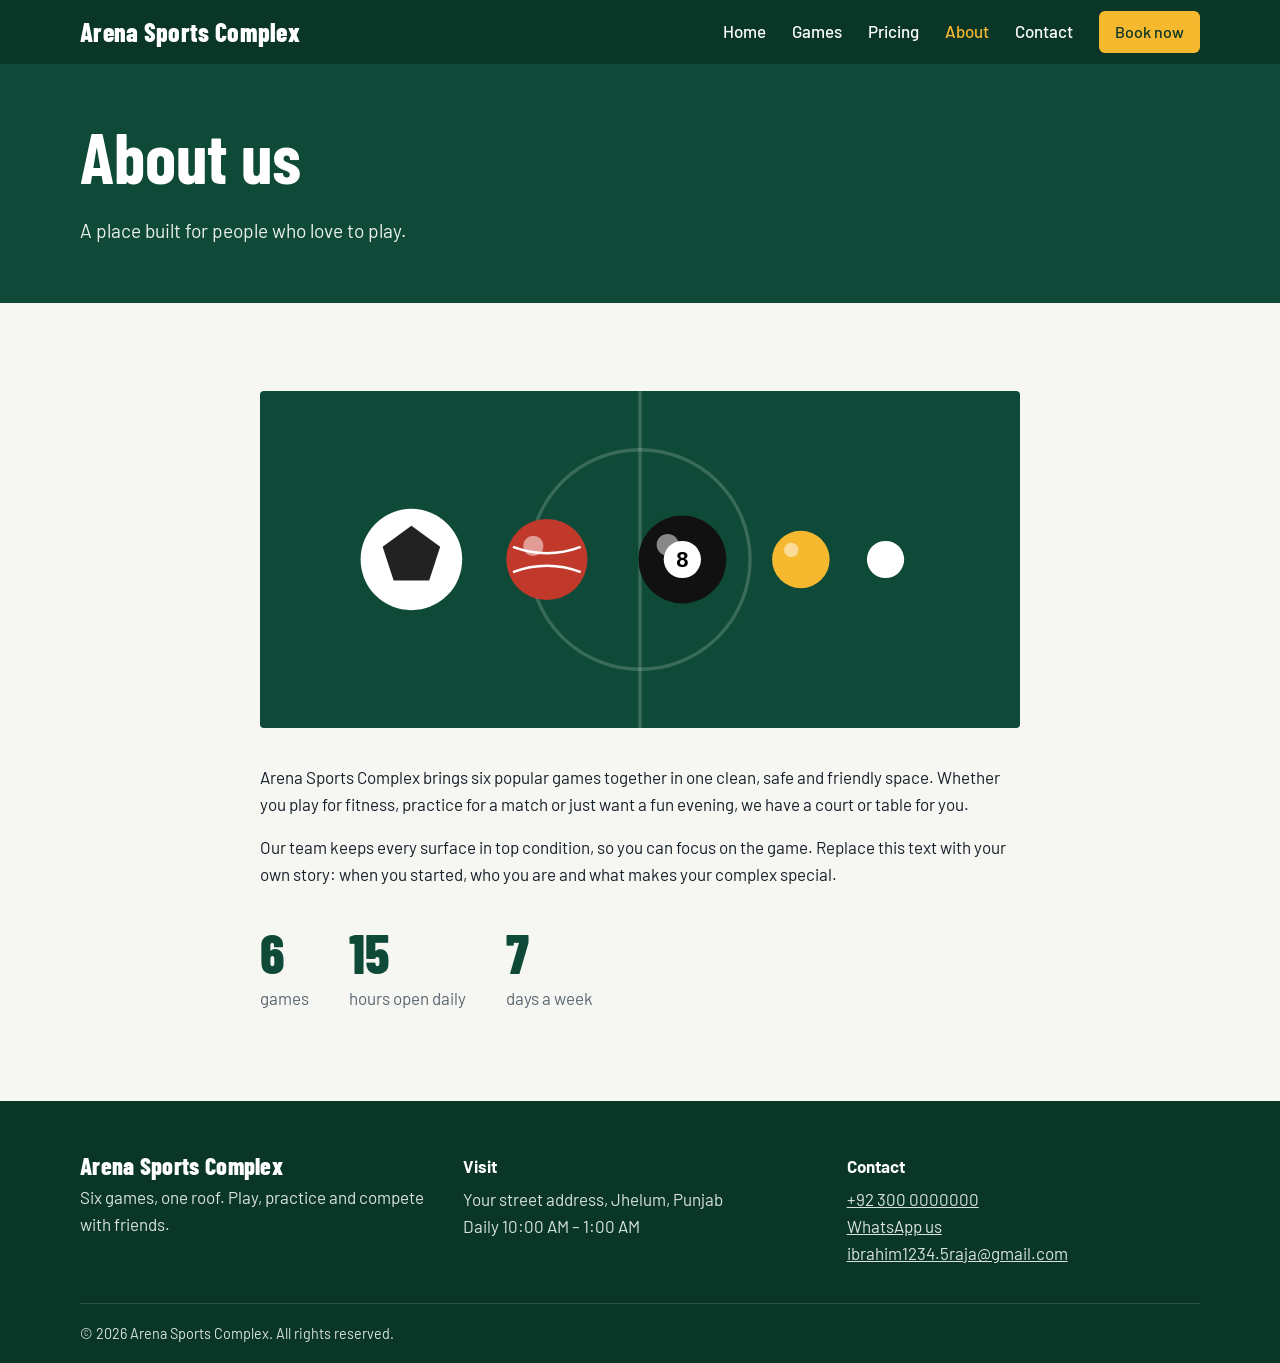
==== about.html @ eebd4ef5 "Initial website" ====
<!DOCTYPE html><html lang="en"><head><meta charset="utf-8"><meta name="viewport" content="width=device-width,initial-scale=1">
<title>About | Arena Sports Complex</title><meta name="description" content="About our sports complex and what we offer.">
<link rel="preconnect" href="https://fonts.googleapis.com"><link rel="preconnect" href="https://fonts.gstatic.com" crossorigin>
<link href="https://fonts.googleapis.com/css2?family=Barlow+Condensed:wght@600;700;800&family=Barlow:wght@400;500;600&display=swap" rel="stylesheet">
<link rel="stylesheet" href="css/style.css"></head><body>
<header class="hd"><div class="wrap bar"><a class="logo" href="index.html">Arena Sports Complex</a>
<button class="burger" aria-label="Menu" aria-expanded="false"><span></span><span></span></button>
<nav class="nav"><a href="index.html">Home</a><a href="games.html">Games</a><a href="pricing.html">Pricing</a><a href="about.html" aria-current="page">About</a><a href="contact.html">Contact</a><a class="btn sm" href="https://wa.me/923000000000">Book now</a></nav></div></header>
<main>
<section class="ph"><div class="wrap"><h1>About us</h1><p class="lead">A place built for people who love to play.</p></div></section>
<section class="sec"><div class="wrap narrow"><img class="wide" src="images/about.svg" alt="Inside our sports complex" loading="lazy" onerror="this.remove()"><p>Arena Sports Complex brings six popular games together in one clean, safe and friendly space. Whether you play for fitness, practice for a match or just want a fun evening, we have a court or table for you.</p>
<p>Our team keeps every surface in top condition, so you can focus on the game. Replace this text with your own story: when you started, who you are and what makes your complex special.</p>
<div class="stats"><div><b>6</b><span>games</span></div><div><b>15</b><span>hours open daily</span></div><div><b>7</b><span>days a week</span></div></div></div></section></main>
<footer class="ft"><div class="wrap grid3"><div><b class="logo">Arena Sports Complex</b><p>Six games, one roof. Play, practice and compete with friends.</p></div>
<div><b>Visit</b><p>Your street address, Jhelum, Punjab<br>Daily 10:00 AM – 1:00 AM</p></div><div><b>Contact</b><p><a href="tel:+923000000000">+92 300 0000000</a><br><a href="https://wa.me/923000000000">WhatsApp us</a><br><a href="mailto:ibrahim1234.5raja@gmail.com">ibrahim1234.5raja@gmail.com</a></p></div></div>
<div class="wrap copy">© <span id="yr">2026</span> Arena Sports Complex. All rights reserved.</div></footer><script src="js/main.js"></script></body></html>
---- css/style.css ----
:root{--g:#0E4A37;--g2:#0A3628;--ch:#F6F7F2;--ink:#16202A;--am:#F5B82E;--mut:#5B6770;--ln:#DDE2DA}
*{box-sizing:border-box;margin:0}html{scroll-behavior:smooth}
body{font:400 17px/1.6 Barlow,system-ui,sans-serif;color:var(--ink);background:var(--ch)}
h1,h2,h3,.logo{font-family:"Barlow Condensed",sans-serif;line-height:1.05}
a{color:inherit}.wrap{width:min(1120px,100% - 40px);margin:auto}.narrow{max-width:760px}
:focus-visible{outline:3px solid var(--am);outline-offset:3px}
.hd{position:sticky;top:0;z-index:9;background:var(--g2);color:#fff}
.bar{display:flex;align-items:center;justify-content:space-between;height:64px}
.logo{font-size:1.6rem;font-weight:800;text-decoration:none;letter-spacing:.3px}
.nav{display:flex;align-items:center;gap:26px}.nav a{text-decoration:none;font-weight:500}
.nav a:not(.btn):hover,.nav a[aria-current]{color:var(--am)}
.btn{display:inline-block;background:var(--am);color:var(--g2);font-weight:600;padding:13px 26px;border-radius:6px;border:0;text-decoration:none;cursor:pointer;font-size:1rem;font-family:inherit}
.btn:hover{background:#ffc94d}.btn.sm{padding:8px 16px}.btn.ghost{background:none;color:#fff;border:2px solid #fff}.btn.ghost:hover{background:#ffffff22}
.burger{display:none;background:none;border:0;width:44px;height:44px;cursor:pointer}
.burger span{display:block;height:3px;background:#fff;margin:6px 8px}
.hero{position:relative;overflow:hidden;background:linear-gradient(#0a362866,#0a362866),url(../images/hero.svg) center/cover,var(--g);color:#fff;padding:clamp(64px,12vw,140px) 0}
.lines{display:none;position:absolute;inset:0;background:radial-gradient(circle at 88% 50%,transparent 0 118px,#ffffff2b 118px 122px,transparent 122px),linear-gradient(90deg,transparent calc(88% - 2px),#ffffff2b calc(88% - 2px) calc(88% + 2px),transparent calc(88% + 2px)),linear-gradient(#ffffff2b 3px,transparent 3px) 0 12% /100% 76% no-repeat}
.hero .wrap{position:relative}
.hero h1{font-size:clamp(3rem,9vw,6.4rem);font-weight:800;max-width:11ch;animation:in .8s ease both}
@keyframes in{from{opacity:0;transform:translateY(24px)}}
.lead{font-size:1.2rem;max-width:52ch;margin:22px 0 30px;opacity:.92}.row{display:flex;gap:14px;flex-wrap:wrap}
.sec{padding:clamp(48px,8vw,88px) 0}.alt{background:#fff}h2{font-size:clamp(2rem,5vw,3rem);margin-bottom:28px}
.cards{display:grid;grid-template-columns:repeat(auto-fit,minmax(280px,1fr));gap:22px}
.card{background:#fff;border:1px solid var(--ln);border-left:6px solid var(--g);border-radius:4px;padding:26px}
.card:hover{border-left-color:var(--am)}.ico{font-size:2rem}.card h3{font-size:1.7rem;margin:8px 0}
.card p{color:var(--mut)}.card small{display:inline-block;margin-top:12px;font-weight:600;color:var(--g)}
.grid3{display:grid;grid-template-columns:repeat(auto-fit,minmax(240px,1fr));gap:30px}.why h3{font-size:1.6rem;margin-bottom:6px}
.cta{background:var(--g2);color:#fff;text-align:center;padding:72px 0}.cta p{margin-bottom:24px}
.ph{background:var(--g);color:#fff;padding:56px 0 16px}.ph h1{font-size:clamp(2.6rem,7vw,4.4rem)}.ph .lead{margin-bottom:40px}
.note{color:var(--mut);font-size:.95rem;margin:22px 0}.narrow p{margin-bottom:16px}
.scroll{overflow-x:auto}table{width:100%;border-collapse:collapse;background:#fff}
th,td{text-align:left;padding:16px 18px;border-bottom:1px solid var(--ln)}th{background:var(--g2);color:#fff}td:last-child{font-weight:600}
.stats{display:flex;gap:40px;flex-wrap:wrap;margin-top:32px}.stats b{display:block;font:800 3.4rem "Barlow Condensed";color:var(--g)}.stats span{color:var(--mut)}
.grid2{display:grid;grid-template-columns:repeat(auto-fit,minmax(300px,1fr));gap:48px}
form{display:grid;gap:16px}label{display:grid;gap:6px;font-weight:600}
input,select{font:inherit;padding:12px;border:1px solid #b9c2b6;border-radius:6px;background:#fff}
.info h3{font-size:1.5rem;margin-top:18px}
.ft{background:var(--g2);color:#d8e3dc;padding-top:52px}.ft b{color:#fff;display:block;margin-bottom:6px}.ft .logo{font-size:1.5rem}
.copy{border-top:1px solid #ffffff22;margin-top:36px;padding:18px 0;font-size:.9rem}
@media(max-width:820px){.burger{display:block}
.nav{display:none;position:absolute;top:64px;left:0;right:0;flex-direction:column;align-items:stretch;gap:0;background:var(--g2);padding:8px 20px 20px}
.nav.open{display:flex}.nav a{padding:12px 0}.nav .btn{text-align:center;margin-top:8px}}
@media(prefers-reduced-motion:reduce){*{animation:none!important;scroll-behavior:auto}}
.card{overflow:hidden}.card img{display:block;width:calc(100% + 52px);height:180px;object-fit:cover;margin:-26px -26px 18px}.wide{width:100%;height:auto;max-height:380px;object-fit:cover;border-radius:4px;margin-bottom:28px}
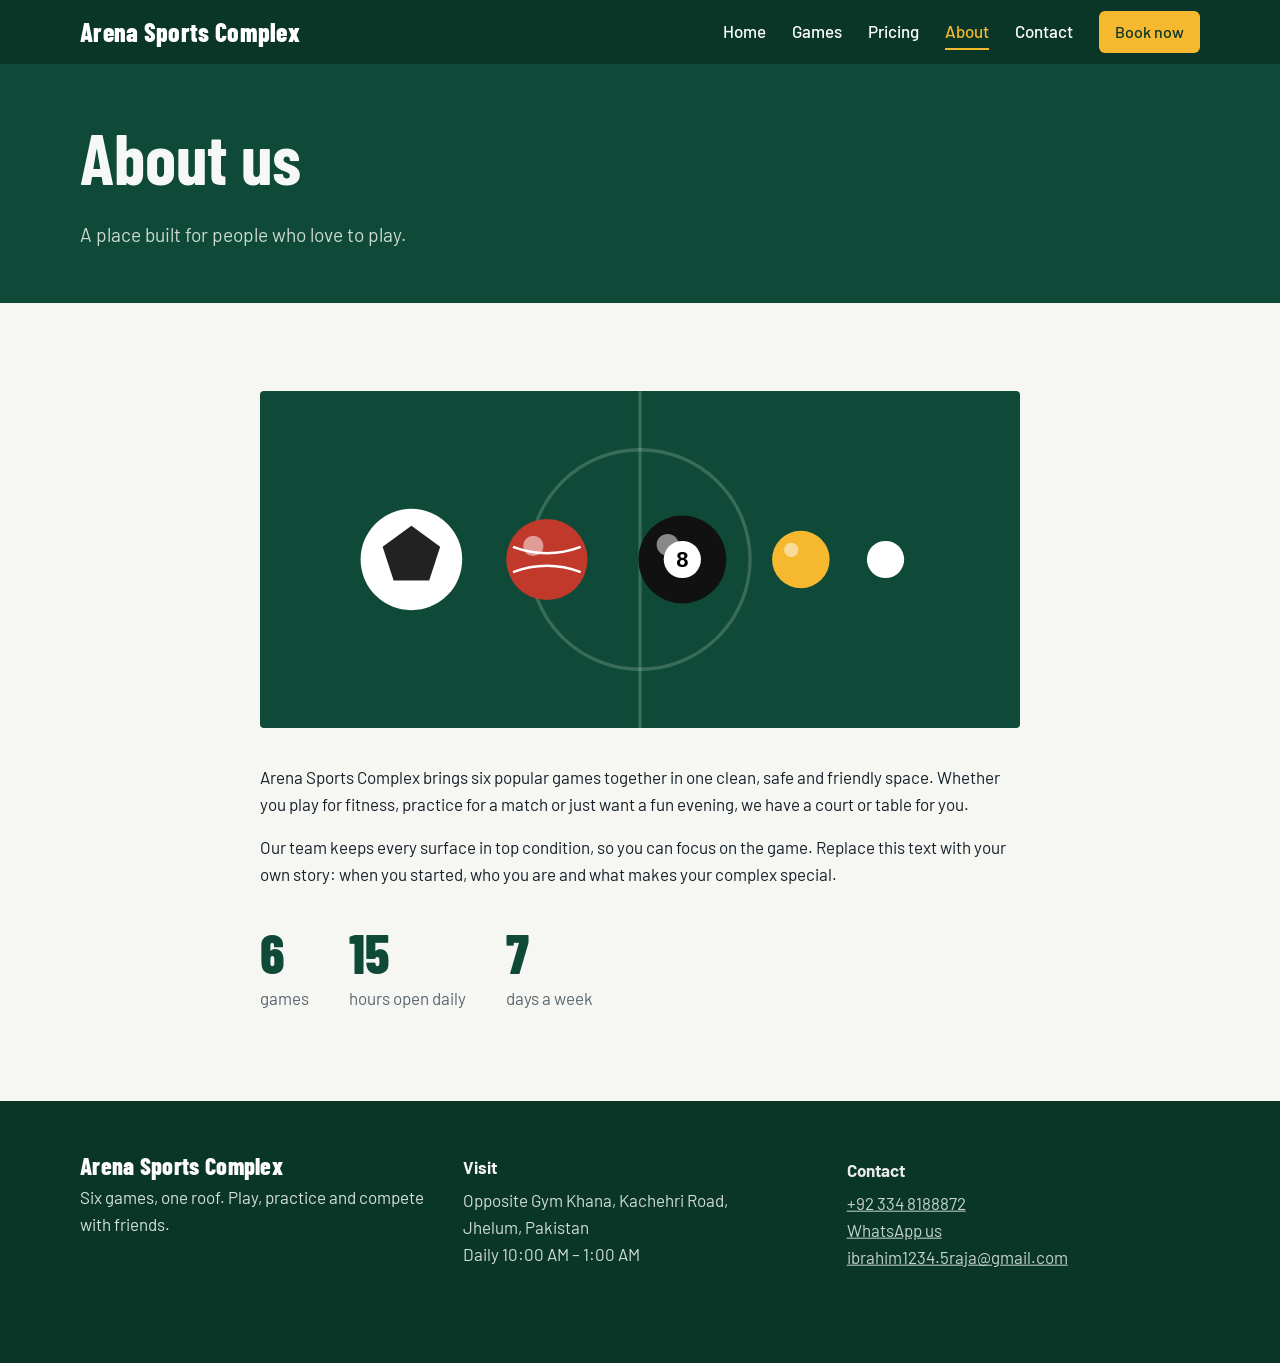
==== commit 99e793ba: "Update website" ====
--- a/about.html
+++ b/about.html
@@ -2,15 +2,16 @@
 <title>About | Arena Sports Complex</title><meta name="description" content="About our sports complex and what we offer.">
 <link rel="preconnect" href="https://fonts.googleapis.com"><link rel="preconnect" href="https://fonts.gstatic.com" crossorigin>
 <link href="https://fonts.googleapis.com/css2?family=Barlow+Condensed:wght@600;700;800&family=Barlow:wght@400;500;600&display=swap" rel="stylesheet">
-<link rel="stylesheet" href="css/style.css"></head><body>
+<link rel="stylesheet" href="css/style.css"><script>if(!matchMedia('(prefers-reduced-motion:reduce)').matches)document.documentElement.className='anim'</script></head><body>
 <header class="hd"><div class="wrap bar"><a class="logo" href="index.html">Arena Sports Complex</a>
 <button class="burger" aria-label="Menu" aria-expanded="false"><span></span><span></span></button>
-<nav class="nav"><a href="index.html">Home</a><a href="games.html">Games</a><a href="pricing.html">Pricing</a><a href="about.html" aria-current="page">About</a><a href="contact.html">Contact</a><a class="btn sm" href="https://wa.me/923000000000">Book now</a></nav></div></header>
+<nav class="nav"><a href="index.html">Home</a><a href="games.html">Games</a><a href="pricing.html">Pricing</a><a href="about.html" aria-current="page">About</a><a href="contact.html">Contact</a><a class="btn sm" href="https://wa.me/923348188872">Book now</a></nav></div></header>
 <main>
 <section class="ph"><div class="wrap"><h1>About us</h1><p class="lead">A place built for people who love to play.</p></div></section>
 <section class="sec"><div class="wrap narrow"><img class="wide" src="images/about.svg" alt="Inside our sports complex" loading="lazy" onerror="this.remove()"><p>Arena Sports Complex brings six popular games together in one clean, safe and friendly space. Whether you play for fitness, practice for a match or just want a fun evening, we have a court or table for you.</p>
 <p>Our team keeps every surface in top condition, so you can focus on the game. Replace this text with your own story: when you started, who you are and what makes your complex special.</p>
 <div class="stats"><div><b>6</b><span>games</span></div><div><b>15</b><span>hours open daily</span></div><div><b>7</b><span>days a week</span></div></div></div></section></main>
 <footer class="ft"><div class="wrap grid3"><div><b class="logo">Arena Sports Complex</b><p>Six games, one roof. Play, practice and compete with friends.</p></div>
-<div><b>Visit</b><p>Your street address, Jhelum, Punjab<br>Daily 10:00 AM – 1:00 AM</p></div><div><b>Contact</b><p><a href="tel:+923000000000">+92 300 0000000</a><br><a href="https://wa.me/923000000000">WhatsApp us</a><br><a href="mailto:ibrahim1234.5raja@gmail.com">ibrahim1234.5raja@gmail.com</a></p></div></div>
-<div class="wrap copy">© <span id="yr">2026</span> Arena Sports Complex. All rights reserved.</div></footer><script src="js/main.js"></script></body></html>+<div><b>Visit</b><p>Opposite Gym Khana, Kachehri Road,<br>Jhelum, Pakistan<br>Daily 10:00 AM – 1:00 AM</p></div><div><b>Contact</b><p><a href="tel:+923348188872">+92 334 8188872</a><br><a href="https://wa.me/923348188872">WhatsApp us</a><br><a href="mailto:ibrahim1234.5raja@gmail.com">ibrahim1234.5raja@gmail.com</a></p></div></div>
+<div class="wrap copy">© <span id="yr">2026</span> Arena Sports Complex. All rights reserved.</div></footer><a class="wa" href="https://wa.me/923348188872?text=Hello%20Arena%20Sports%20Complex%2C%20I%20would%20like%20to%20book%20a%20court." target="_blank" rel="noopener" aria-label="Chat with us on WhatsApp"><span class="wa-t">Chat with us</span><svg viewBox="0 0 24 24" width="30" height="30" aria-hidden="true"><path fill="currentColor" d="M17.472 14.382c-.297-.149-1.758-.867-2.03-.967-.273-.099-.471-.148-.67.15-.197.297-.767.966-.94 1.164-.173.199-.347.223-.644.075-.297-.15-1.255-.463-2.39-1.475-.883-.788-1.48-1.761-1.653-2.059-.173-.297-.018-.458.13-.606.134-.133.298-.347.446-.52.149-.174.198-.298.298-.497.099-.198.05-.371-.025-.52-.075-.149-.669-1.612-.916-2.207-.242-.579-.487-.5-.669-.51-.173-.008-.371-.01-.57-.01-.198 0-.52.074-.792.372-.272.297-1.04 1.016-1.04 2.479 0 1.462 1.065 2.875 1.213 3.074.149.198 2.096 3.2 5.077 4.487.709.306 1.262.489 1.694.625.712.227 1.36.195 1.871.118.571-.085 1.758-.719 2.006-1.413.248-.694.248-1.289.173-1.413-.074-.124-.272-.198-.57-.347m-5.421 7.403h-.004a9.87 9.87 0 01-5.031-1.378l-.361-.214-3.741.982.998-3.648-.235-.374a9.86 9.86 0 01-1.51-5.26c.001-5.45 4.436-9.884 9.888-9.884 2.64 0 5.122 1.03 6.988 2.898a9.825 9.825 0 012.893 6.994c-.003 5.45-4.437 9.884-9.885 9.884m8.413-18.297A11.815 11.815 0 0012.05 0C5.495 0 .16 5.335.157 11.892c0 2.096.547 4.142 1.588 5.945L.057 24l6.305-1.654a11.882 11.882 0 005.683 1.448h.005c6.554 0 11.89-5.335 11.893-11.893a11.821 11.821 0 00-3.48-8.413z"/></svg></a>
+<script src="js/anime.min.js"></script><script src="js/main.js" defer></script></body></html>
--- a/css/style.css
+++ b/css/style.css
@@ -13,11 +13,10 @@
 .btn:hover{background:#ffc94d}.btn.sm{padding:8px 16px}.btn.ghost{background:none;color:#fff;border:2px solid #fff}.btn.ghost:hover{background:#ffffff22}
 .burger{display:none;background:none;border:0;width:44px;height:44px;cursor:pointer}
 .burger span{display:block;height:3px;background:#fff;margin:6px 8px}
-.hero{position:relative;overflow:hidden;background:linear-gradient(#0a362866,#0a362866),url(../images/hero.svg) center/cover,var(--g);color:#fff;padding:clamp(64px,12vw,140px) 0}
+.hero{position:relative;overflow:hidden;background:radial-gradient(ellipse at 78% 50%,#12604a 0,transparent 62%),var(--g);color:#fff;padding:clamp(64px,12vw,140px) 0}
 .lines{display:none;position:absolute;inset:0;background:radial-gradient(circle at 88% 50%,transparent 0 118px,#ffffff2b 118px 122px,transparent 122px),linear-gradient(90deg,transparent calc(88% - 2px),#ffffff2b calc(88% - 2px) calc(88% + 2px),transparent calc(88% + 2px)),linear-gradient(#ffffff2b 3px,transparent 3px) 0 12% /100% 76% no-repeat}
 .hero .wrap{position:relative}
-.hero h1{font-size:clamp(3rem,9vw,6.4rem);font-weight:800;max-width:11ch;animation:in .8s ease both}
-@keyframes in{from{opacity:0;transform:translateY(24px)}}
+.hero h1{font-size:clamp(3rem,9vw,6.4rem);font-weight:800;max-width:11ch}
 .lead{font-size:1.2rem;max-width:52ch;margin:22px 0 30px;opacity:.92}.row{display:flex;gap:14px;flex-wrap:wrap}
 .sec{padding:clamp(48px,8vw,88px) 0}.alt{background:#fff}h2{font-size:clamp(2rem,5vw,3rem);margin-bottom:28px}
 .cards{display:grid;grid-template-columns:repeat(auto-fit,minmax(280px,1fr));gap:22px}
@@ -42,3 +41,57 @@
 .nav.open{display:flex}.nav a{padding:12px 0}.nav .btn{text-align:center;margin-top:8px}}
 @media(prefers-reduced-motion:reduce){*{animation:none!important;scroll-behavior:auto}}
 .card{overflow:hidden}.card img{display:block;width:calc(100% + 52px);height:180px;object-fit:cover;margin:-26px -26px 18px}.wide{width:100%;height:auto;max-height:380px;object-fit:cover;border-radius:4px;margin-bottom:28px}
+
+/* ===== Animations & polish (anime.js) ===== */
+/* Start states: only active when JS + motion are allowed (html.anim). Without them everything is simply visible. */
+.anim .hd .logo,.anim .hd .nav>a,.anim .hd .burger,.anim .hero .lead,.anim .hero .row .btn,.anim .ph h1,.anim .ph .lead,.anim .rv,.anim .wa,.anim .art .cl,.anim .art .b{opacity:0}
+.anim .hero h1 .ln>span{transform:translateY(110%)}
+.hero h1 .ln{display:block;overflow:hidden;padding-bottom:.1em;margin-bottom:-.1em}
+.hero h1 .ln>span{display:block}
+
+/* header: shadow + scroll progress bar */
+.hd{transition:box-shadow .3s}.hd.sc{box-shadow:0 8px 26px -12px #000b}
+.pg{position:absolute;left:0;bottom:0;height:3px;width:100%;background:var(--am);transform:scaleX(0);transform-origin:0 50%;pointer-events:none}
+
+/* nav underline grows on hover */
+.nav a:not(.btn){position:relative}
+.nav a:not(.btn)::after{content:"";position:absolute;left:0;right:0;bottom:-4px;height:2px;background:var(--am);transform:scaleX(0);transform-origin:0 50%;transition:transform .3s ease}
+.nav a:not(.btn):hover::after,.nav a[aria-current]::after{transform:scaleX(1)}
+
+/* buttons */
+.btn{transition:background .2s,translate .2s,box-shadow .2s}
+.btn:hover{translate:0 -2px;box-shadow:0 10px 22px -10px #0009}.btn:active{translate:0 0;box-shadow:none}
+.cta .btn{animation:ring 2.4s ease-out infinite}
+@keyframes ring{0%{box-shadow:0 0 0 0 #f5b82e88}70%,100%{box-shadow:0 0 0 18px #f5b82e00}}
+
+/* section heading accent bar */
+.sec h2::after,.cta h2::after{content:"";display:block;width:56px;height:4px;background:var(--am);border-radius:2px;margin-top:12px}
+.cta h2::after{margin-inline:auto}
+
+/* cards */
+.card{transition:translate .35s cubic-bezier(.2,.8,.2,1),box-shadow .35s,border-color .2s}
+.card:hover{translate:0 -8px;box-shadow:0 22px 40px -22px #0a3628b0}
+.card img{transition:transform .7s cubic-bezier(.2,.8,.2,1)}.card:hover img{transform:scale(1.08)}
+.ico{display:inline-block}
+
+/* hero art (inline svg: court + balls) */
+.art{position:absolute;inset:0;width:100%;height:100%;pointer-events:none}
+.art .f{transform-box:fill-box;transform-origin:center}
+.art .b{transition:translate .7s cubic-bezier(.2,.8,.2,1)}
+@media(max-width:900px){.art{opacity:.35}}
+
+/* forms */
+input,select{transition:border-color .2s,box-shadow .2s}
+input:focus,select:focus{outline:0;border-color:var(--g);box-shadow:0 0 0 4px #0e4a3722}
+tbody tr{transition:background .2s}tbody tr:hover{background:#f1f5ee}
+
+/* floating WhatsApp button */
+.wa{position:fixed;right:20px;bottom:20px;z-index:30;display:flex;align-items:center;gap:0;height:60px;min-width:60px;padding:0 15px;border-radius:30px;background:#25D366;color:#fff;text-decoration:none;font-weight:600;box-shadow:0 10px 26px -8px #0a3628cc;transition:scale .25s,gap .3s,padding .3s}
+.wa::before{content:"";position:absolute;inset:0;border-radius:inherit;background:#25D366;z-index:-1;animation:wapulse 2.2s ease-out infinite}
+@keyframes wapulse{0%{transform:scale(1);opacity:.55}100%{transform:scale(1.55,1.7);opacity:0}}
+.wa:hover{scale:1.05}.wa:focus-visible{outline-color:#fff}
+.wa svg{flex:none}
+.wa-t{order:-1;max-width:0;overflow:hidden;white-space:nowrap;transition:max-width .4s ease}
+.wa:hover .wa-t,.wa:focus-visible .wa-t{max-width:140px;margin-right:10px}
+@media(max-width:820px){.wa{right:14px;bottom:14px}.wa:hover .wa-t{max-width:0;margin:0}}
+@media(max-width:820px){.nav a:not(.btn)::after{display:none}}
